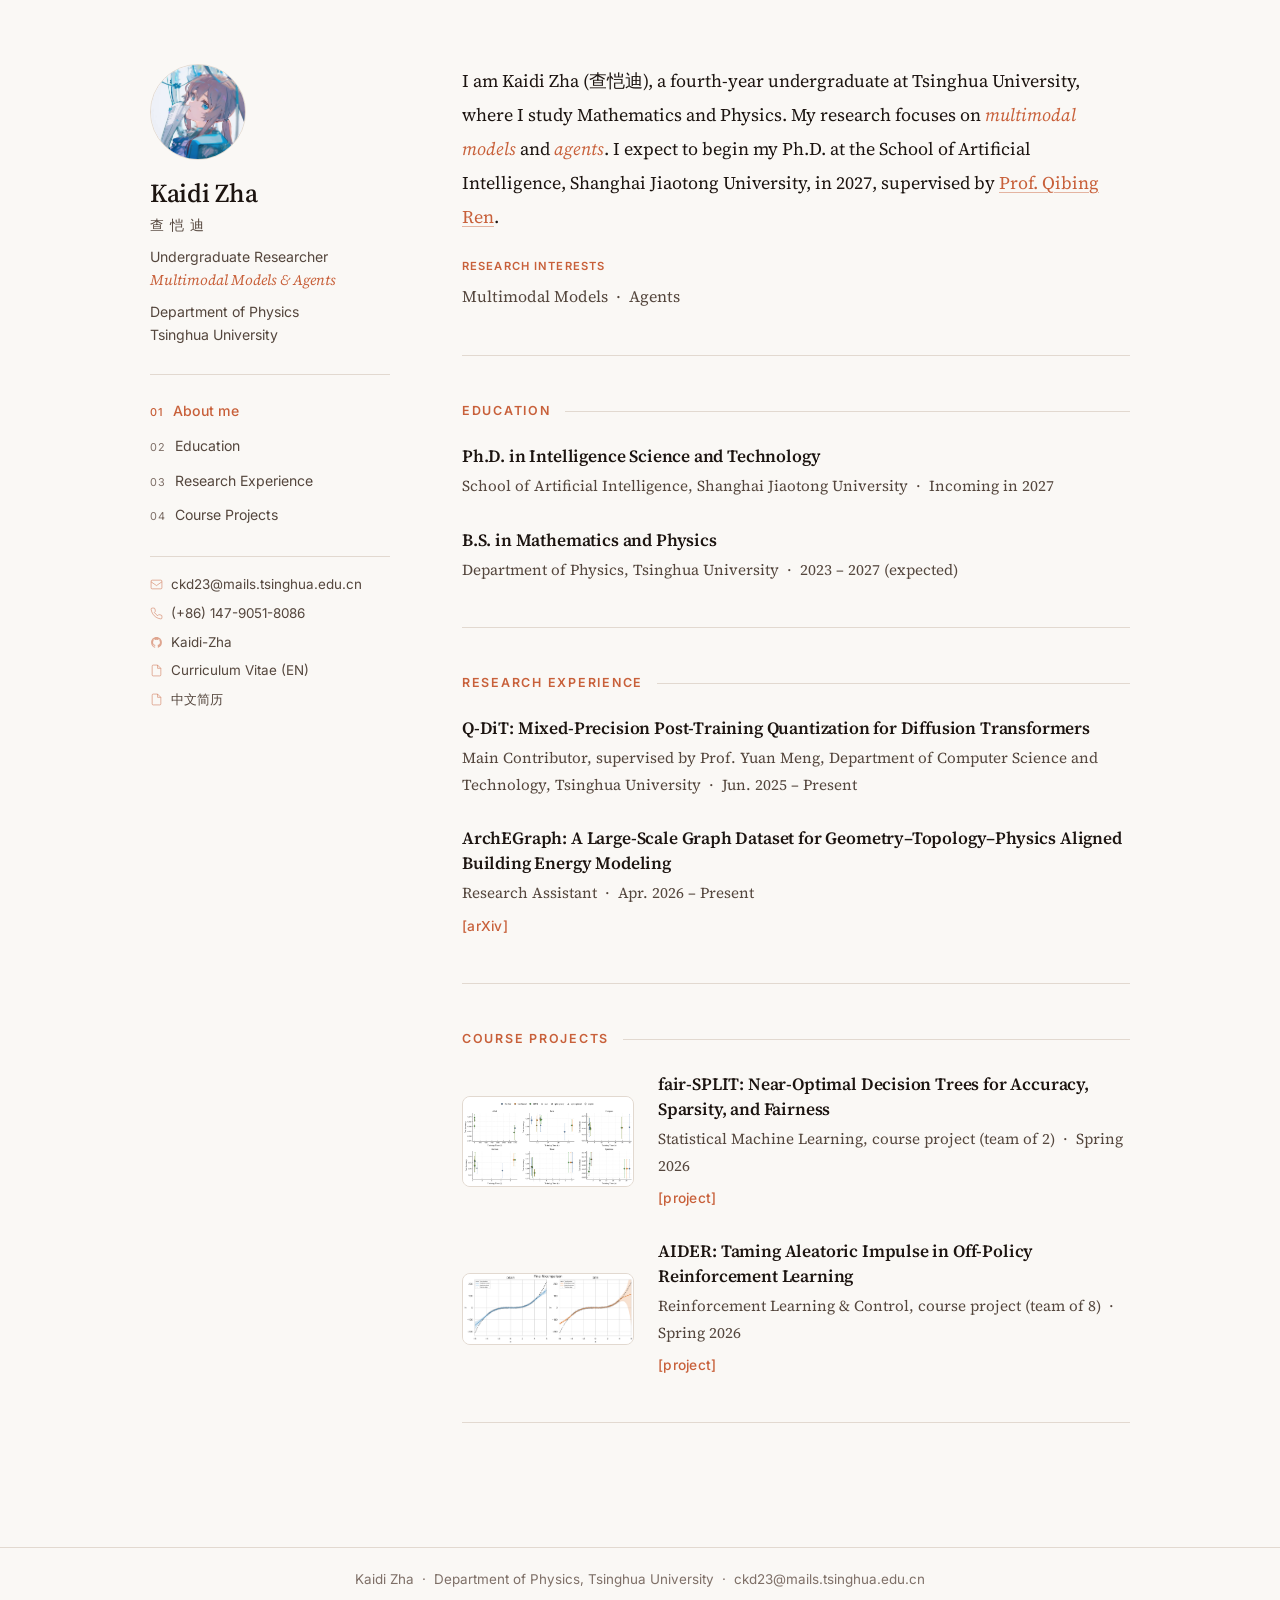
==== index.html @ ae34b34b "Update About Me to fourth-year undergraduate" ====
<!DOCTYPE html>
<html lang="en">
<head>
  <meta charset="UTF-8">
  <meta name="viewport" content="width=device-width, initial-scale=1.0">
  <meta name="description" content="Kaidi Zha (查恺迪) is an undergraduate researcher at Tsinghua University working on multimodal models and agents.">
  <meta name="robots" content="index,follow">
  <link rel="canonical" href="https://kaidi-zha.github.io/">
  <meta property="og:type" content="profile">
  <meta property="og:url" content="https://kaidi-zha.github.io/">
  <meta property="og:title" content="Kaidi Zha">
  <meta property="og:description" content="Undergraduate researcher in multimodal models and agents at Tsinghua University.">
  <meta property="og:image" content="https://kaidi-zha.github.io/assets/avatar.jpg">
  <meta property="og:site_name" content="Kaidi Zha">
  <meta property="og:locale" content="en_US">
  <meta name="twitter:card" content="summary">
  <meta name="twitter:title" content="Kaidi Zha">
  <meta name="twitter:description" content="Undergraduate researcher in multimodal models and agents at Tsinghua University.">
  <meta name="twitter:image" content="https://kaidi-zha.github.io/assets/avatar.jpg">
  <title>Kaidi Zha | Multimodal Models & Agents</title>
  <script type="application/ld+json">
  {
    "@context": "https://schema.org",
    "@type": "Person",
    "name": "Kaidi Zha",
    "alternateName": "查恺迪",
    "url": "https://kaidi-zha.github.io/",
    "image": "https://kaidi-zha.github.io/assets/avatar.jpg",
    "email": "mailto:ckd23@mails.tsinghua.edu.cn",
    "jobTitle": "Undergraduate Researcher",
    "affiliation": {
      "@type": "CollegeOrUniversity",
      "name": "Tsinghua University",
      "department": "Department of Physics"
    },
    "knowsAbout": ["Multimodal Models", "Agents"],
    "sameAs": ["https://github.com/Kaidi-Zha"]
  }
  </script>
  <link rel="preconnect" href="https://fonts.googleapis.com">
  <link rel="preconnect" href="https://fonts.gstatic.com" crossorigin>
  <link href="https://fonts.googleapis.com/css2?family=Inter:wght@300;400;500;600&family=Source+Serif+4:ital,opsz,wght@0,8..60,300..700;1,8..60,300..700&display=swap" rel="stylesheet">
  <link rel="stylesheet" href="assets/css/style.css">
</head>
<body>

  <div class="layout">

    <!-- ── Sidebar ── -->
    <aside class="sidebar">
      <img src="assets/avatar.jpg" alt="Kaidi Zha" class="avatar">
      <h1>Kaidi Zha</h1>
      <p class="role zh-name" lang="zh">查恺迪</p>
      <p class="role">Undergraduate Researcher</p>
      <p class="role focus"><em>Multimodal Models &amp; Agents</em></p>
      <p class="affil">Department of Physics<br>Tsinghua University</p>

      <nav class="side-nav">
        <a href="#about">About me</a>
        <a href="#education">Education</a>
        <a href="#research">Research Experience</a>
        <a href="#projects">Course Projects</a>
      </nav>

      <ul class="contact-list">
        <li>
          <svg viewBox="0 0 24 24" fill="none" stroke="currentColor" stroke-width="1.6"><rect x="2" y="4" width="20" height="16" rx="2"/><path d="m2 7 10 7 10-7"/></svg>
          <a href="mailto:ckd23@mails.tsinghua.edu.cn">ckd23@mails.tsinghua.edu.cn</a>
        </li>
        <li>
          <svg viewBox="0 0 24 24" fill="none" stroke="currentColor" stroke-width="1.6"><path d="M22 16.92v3a2 2 0 0 1-2.18 2 19.79 19.79 0 0 1-8.63-3.07 19.5 19.5 0 0 1-6-6A19.79 19.79 0 0 1 2.12 4.18 2 2 0 0 1 4.11 2h3a2 2 0 0 1 2 1.72c.127.96.361 1.903.7 2.81a2 2 0 0 1-.45 2.11L8.09 9.91a16 16 0 0 0 6 6l1.27-1.27a2 2 0 0 1 2.11-.45c.907.339 1.85.573 2.81.7A2 2 0 0 1 22 16.92z"/></svg>
          <a href="tel:+8614790518086">(+86) 147-9051-8086</a>
        </li>
        <li>
          <svg viewBox="0 0 24 24" fill="currentColor"><path d="M12 2C6.477 2 2 6.484 2 12.017c0 4.425 2.865 8.18 6.839 9.504.5.092.682-.217.682-.483 0-.237-.008-.868-.013-1.703-2.782.605-3.369-1.343-3.369-1.343-.454-1.158-1.11-1.466-1.11-1.466-.908-.62.069-.608.069-.608 1.003.07 1.531 1.032 1.531 1.032.892 1.53 2.341 1.088 2.91.832.092-.647.35-1.088.636-1.338-2.22-.253-4.555-1.113-4.555-4.951 0-1.093.39-1.988 1.029-2.688-.103-.253-.446-1.272.098-2.65 0 0 .84-.27 2.75 1.026A9.564 9.564 0 0 1 12 6.844a9.59 9.59 0 0 1 2.504.337c1.909-1.296 2.747-1.027 2.747-1.027.546 1.379.202 2.398.1 2.651.64.7 1.028 1.595 1.028 2.688 0 3.848-2.339 4.695-4.566 4.943.359.309.678.92.678 1.855 0 1.338-.012 2.419-.012 2.747 0 .268.18.58.688.482A10.02 10.02 0 0 0 22 12.017C22 6.484 17.522 2 12 2z"/></svg>
          <a href="https://github.com/Kaidi-Zha" target="_blank" rel="noopener">Kaidi-Zha</a>
        </li>
        <li>
          <svg viewBox="0 0 24 24" fill="none" stroke="currentColor" stroke-width="1.6"><path d="M14 2H6a2 2 0 0 0-2 2v16a2 2 0 0 0 2 2h12a2 2 0 0 0 2-2V8z"/><polyline points="14 2 14 8 20 8"/></svg>
          <a href="assets/CV.pdf" target="_blank" rel="noopener">Curriculum Vitae (EN)</a>
        </li>
        <li>
          <svg viewBox="0 0 24 24" fill="none" stroke="currentColor" stroke-width="1.6"><path d="M14 2H6a2 2 0 0 0-2 2v16a2 2 0 0 0 2 2h12a2 2 0 0 0 2-2V8z"/><polyline points="14 2 14 8 20 8"/></svg>
          <a href="assets/CV-zh.pdf" target="_blank" rel="noopener">中文简历</a>
        </li>
      </ul>
    </aside>

    <!-- ── Main content ── -->
    <main>

      <section id="about">
        <p class="bio">
          I am Kaidi Zha (<span lang="zh">查恺迪</span>), a fourth-year undergraduate at Tsinghua University, where I study Mathematics and Physics.
          My research focuses on <em>multimodal models</em> and <em>agents</em>.
          I expect to begin my Ph.D. at the School of Artificial Intelligence, Shanghai Jiaotong University, in 2027, supervised by <a href="https://renqibing.github.io/" target="_blank" rel="noopener">Prof. Qibing Ren</a>.
        </p>

        <p class="interests-line">
          <span class="label">Research Interests</span>
          Multimodal Models &nbsp;·&nbsp; Agents
        </p>
      </section>

      <hr>

      <section id="education">
        <h2>Education</h2>

        <div class="entry">
          <div class="entry-title">Ph.D. in Intelligence Science and Technology</div>
          <div class="entry-meta">School of Artificial Intelligence, Shanghai Jiaotong University &nbsp;·&nbsp; Incoming in 2027</div>
        </div>

        <div class="entry">
          <div class="entry-title">B.S. in Mathematics and Physics</div>
          <div class="entry-meta">Department of Physics, Tsinghua University &nbsp;·&nbsp; 2023 – 2027 (expected)</div>
        </div>
      </section>

      <hr>

      <section id="research">
        <h2>Research Experience</h2>

        <div class="entry">
          <div class="entry-title">Q-DiT: Mixed-Precision Post-Training Quantization for Diffusion Transformers</div>
          <div class="entry-meta">Main Contributor, supervised by Prof. Yuan Meng, Department of Computer Science and Technology, Tsinghua University &nbsp;·&nbsp; Jun. 2025 – Present</div>
        </div>

        <div class="entry">
          <div class="entry-title">ArchEGraph: A Large-Scale Graph Dataset for Geometry–Topology–Physics Aligned Building Energy Modeling</div>
          <div class="entry-meta">Research Assistant &nbsp;·&nbsp; Apr. 2026 – Present</div>
          <div class="entry-linkrow"><a class="project-link" href="https://arxiv.org/abs/2608.06772" target="_blank" rel="noopener">[arXiv]</a></div>
        </div>
      </section>

      <hr>

      <section id="projects">
        <h2>Course Projects</h2>

        <div class="entry project-entry">
          <div class="entry-thumb">
            <a href="projects/fair-split.html"><img src="assets/img/fairsplit-accuracy-time.png" alt="Test accuracy vs. training time on six benchmarks" loading="lazy"></a>
          </div>
          <div class="entry-body">
            <div class="entry-title">fair-SPLIT: Near-Optimal Decision Trees for Accuracy, Sparsity, and Fairness</div>
            <div class="entry-meta">Statistical Machine Learning, course project (team of 2) &nbsp;·&nbsp; Spring 2026</div>
            <div class="entry-linkrow"><a class="project-link" href="projects/fair-split.html">[project]</a></div>
          </div>
        </div>

        <div class="entry project-entry">
          <div class="entry-thumb">
            <a href="projects/aider.html"><img src="assets/img/aider-dear-fit.png" alt="DEAR vs. DER final fit comparison on the toy regression task" loading="lazy"></a>
          </div>
          <div class="entry-body">
            <div class="entry-title">AIDER: Taming Aleatoric Impulse in Off-Policy Reinforcement Learning</div>
            <div class="entry-meta">Reinforcement Learning &amp; Control, course project (team of 8) &nbsp;·&nbsp; Spring 2026</div>
            <div class="entry-linkrow"><a class="project-link" href="projects/aider.html">[project]</a></div>
          </div>
        </div>

      </section>

      <hr>

    </main>
  </div>

  <footer>
    <p>Kaidi Zha &nbsp;·&nbsp; Department of Physics, Tsinghua University &nbsp;·&nbsp;
      <a href="mailto:ckd23@mails.tsinghua.edu.cn">ckd23@mails.tsinghua.edu.cn</a>
    </p>
  </footer>

  <script src="assets/js/main.js"></script>
  <script src="assets/js/analytics.js" defer></script>
</body>
</html>
---- assets/css/style.css ----
/* ── Variables ── */
:root {
  --cream:        #FAF8F5;
  --border:       #E2D9D0;
  --text:         #1C1410;
  --text-mid:     #54463D;
  --text-light:   #7E6F67;
  --accent:       #C8603A;
  --accent-hover: #A84D2C;
  --sidebar-w:    240px;
  --gap:          72px;
  --max-w:        1060px;
  --nav-h:        0px;

  /* Typography */
  --font-ui:      'Inter', system-ui, -apple-system, sans-serif;
  --font-reading: 'Source Serif 4', ui-serif, 'New York', 'Times New Roman', Georgia, serif;
}

/* ── Reset ── */
*, *::before, *::after { box-sizing: border-box; margin: 0; padding: 0; }
html { font-size: 16px; scroll-behavior: smooth; scroll-padding-top: 24px; }

body {
  font-family: var(--font-ui);
  background: var(--cream);
  color: var(--text);
  line-height: 1.75;
  -webkit-font-smoothing: antialiased;
  text-rendering: optimizeLegibility;
  font-optical-sizing: auto;
}

::selection {
  background: var(--accent);
  color: var(--cream);
}

a {
  color: var(--accent);
  text-decoration: none;
  text-underline-offset: 3px;
}
a:focus-visible {
  outline: 2px solid var(--accent);
  outline-offset: 2px;
  border-radius: 2px;
}
a:hover { color: var(--accent-hover); text-decoration: underline; }

/* In-paragraph links should be discoverable without hover. */
.bio a,
.entry-meta a {
  text-decoration: underline;
  text-decoration-color: rgba(200, 96, 58, 0.45);
  text-underline-offset: 3px;
}
.bio a:hover,
.entry-meta a:hover {
  text-decoration-color: var(--accent-hover);
}

/* ── Avatar ── */
.avatar {
  width: 96px;
  height: 96px;
  border-radius: 50%;
  object-fit: cover;
  object-position: center top;
  margin-bottom: 18px;
  display: block;
  border: 1px solid var(--border);
  box-shadow:
    0 0 0 4px var(--bg),
    0 0 0 5px rgba(200, 96, 58, 0.38),
    0 2px 10px rgba(28, 20, 16, 0.10);
  transition: transform 0.35s ease, box-shadow 0.35s ease;
}
.avatar:hover {
  transform: scale(1.045) rotate(1deg);
  box-shadow:
    0 0 0 4px var(--bg),
    0 0 0 5px rgba(200, 96, 58, 0.6),
    0 6px 18px rgba(28, 20, 16, 0.14);
}

/* ── Two-column layout ── */
.layout {
  display: grid;
  grid-template-columns: var(--sidebar-w) 1fr;
  column-gap: var(--gap);
  max-width: var(--max-w);
  margin: 0 auto;
  padding: 64px 40px 80px;
  align-items: start;
}

/* ── Sidebar ── */
.sidebar {
  position: sticky;
  top: 48px;
}

.sidebar h1 {
  font-family: "Source Serif 4", Georgia, serif;
  font-size: 1.62rem;
  font-weight: 550;
  letter-spacing: -0.01em;
  color: var(--text);
  margin-bottom: 6px;
  line-height: 1.2;
}

.zh-name {
  font-family: "Source Serif 4", "Songti SC", "Noto Serif CJK SC", serif;
  font-size: 1.02rem;
  letter-spacing: 0.42em;
  margin-right: -0.42em; /* optically recenter wide-tracked CJK */
  color: var(--text);
  margin-bottom: 10px;
}

.role {
  font-size: 0.88rem;
  color: var(--text-mid);
  line-height: 1.5;
}

.role.focus {
  font-family: "Source Serif 4", Georgia, serif;
  font-size: 0.92rem;
  color: var(--accent);
  margin-top: 2px;
}

.affil {
  font-size: 0.88rem;
  color: var(--text-mid);
  margin-top: 10px;
  line-height: 1.6;
}

.side-nav {
  display: flex;
  flex-direction: column;
  gap: 2px;
  margin-top: 28px;
  padding-top: 20px;
  border-top: 1px solid var(--border);
  counter-reset: nav;
}

.side-nav a {
  display: flex;
  align-items: baseline;
  gap: 10px;
  font-size: 0.88rem;
  color: var(--text-mid);
  padding: 4px 0;
  transition: color 0.15s, transform 0.2s ease;
}
.side-nav a::before {
  counter-increment: nav;
  content: counter(nav, decimal-leading-zero);
  font-size: 0.68rem;
  letter-spacing: 0.06em;
  color: var(--text-light);
  transition: color 0.15s;
}
.side-nav a:hover {
  color: var(--accent);
  text-decoration: none;
  transform: translateX(3px);
}
.side-nav a:hover::before { color: var(--accent); }
.side-nav a.active { color: var(--accent); font-weight: 500; }
.side-nav a.active::before { color: var(--accent); }

.contact-list {
  list-style: none;
  margin-top: 24px;
  padding-top: 18px;
  border-top: 1px solid var(--border);
  display: flex;
  flex-direction: column;
  gap: 10px;
}

.contact-list li {
  display: flex;
  align-items: flex-start;
  gap: 8px;
}

.contact-list svg {
  width: 13px;
  height: 13px;
  flex-shrink: 0;
  margin-top: 3px;
  color: rgba(200, 96, 58, 0.55);
  transition: color 0.15s;
}
.contact-list li:hover svg { color: var(--accent); }

.contact-list a {
  font-size: 0.84rem;
  color: var(--text-mid);
  word-break: break-all;
  line-height: 1.4;
}
.contact-list a:hover { color: var(--accent); text-decoration: none; }

/* ── Main ── */
main {
  min-width: 0; /* prevent grid blowout */
}

/* ── Bio ── */
.bio {
  font-family: var(--font-reading);
  font-size: 1.12rem;
  color: var(--text);
  line-height: 1.9;
  margin-bottom: 22px;
}
.bio em {
  color: var(--accent);
  font-style: italic;
  font-weight: 400;
}

.interests-line {
  font-family: var(--font-reading);
  font-size: 1rem;
  color: var(--text-mid);
  line-height: 1.8;
}
.interests-line .label {
  font-family: var(--font-ui);
  display: block;
  font-size: 0.7rem;
  font-weight: 600;
  letter-spacing: 0.1em;
  text-transform: uppercase;
  color: var(--accent);
  margin-bottom: 6px;
}

/* ── HR ── */
hr {
  border: none;
  border-top: 1px solid var(--border);
  margin: 44px 0;
}

/* ── Section headings ── */
h2 {
  display: flex;
  align-items: center;
  gap: 14px;
  font-size: 0.78rem;
  font-weight: 600;
  letter-spacing: 0.14em;
  text-transform: uppercase;
  color: var(--accent);
  margin-bottom: 22px;
}
h2::after {
  content: "";
  flex: 1;
  height: 1px;
  background: var(--border);
}

/* ── Generic entry (research, education) ── */
.entry {
  margin-bottom: 28px;
}
.entry-title {
  font-family: var(--font-reading);
  font-size: 1.08rem;
  font-weight: 600;
  letter-spacing: -0.01em;
  color: var(--text);
  margin-bottom: 4px;
  line-height: 1.45;
}
.entry-meta {
  font-family: var(--font-reading);
  font-size: 0.95rem;
  color: var(--text-mid);
}

/* ── Entry resource links (Code / Report) ── */
.entry-links {
  font-size: 0.88rem;
  margin-top: 3px;
  color: var(--text-light);
}

/* ── Entry bullet lists ── */
.entry ul {
  margin: 7px 0 0 18px;
  font-size: 0.95rem;
  color: var(--text-mid);
  line-height: 1.7;
}
.entry li { margin-bottom: 4px; }
.entry li::marker { color: var(--accent); }

/* ── Project demo gallery ── */
.demo-grid {
  display: grid;
  grid-template-columns: repeat(auto-fit, minmax(240px, 1fr));
  gap: 12px;
  margin-top: 10px;
}
.demo-grid figure { margin: 0; }
.demo-grid a { display: block; }
.demo-grid img {
  width: 100%;
  display: block;
  border-radius: 8px;
  border: 1px solid var(--border);
  background: #fff;
  transition: box-shadow 0.18s ease, transform 0.18s ease;
}
.demo-grid a:hover img {
  box-shadow: 0 6px 18px rgba(28, 20, 16, 0.14);
  transform: translateY(-2px);
}
.demo-grid .span-all { grid-column: 1 / -1; }
.demo-grid .span-all img {
  max-width: 92%;
  margin: 0 auto;
}
.demo-grid figcaption {
  font-size: 0.78rem;
  color: var(--text-light);
  margin-top: 4px;
  line-height: 1.4;
}

/* ── Publications ── */
.pub { margin-bottom: 20px; }
.pub-title {
  font-family: var(--font-reading);
  font-size: 1rem;
  font-weight: 500;
  color: var(--text);
  line-height: 1.6;
  margin-bottom: 6px;
}
.pub-authors {
  font-family: var(--font-reading);
  font-size: 0.9rem;
  color: var(--text-mid);
  margin-bottom: 2px;
  line-height: 1.65;
}
.pub-venue {
  font-family: var(--font-reading);
  font-size: 0.9rem;
  color: var(--text-mid);
}
.pub-note {
  font-family: var(--font-ui);
  font-size: 0.78rem;
  color: var(--text-light);
}

/* ── Skills ── */
.skills-table {
  border-collapse: collapse;
  font-size: 0.95rem;
}
.skills-table td {
  padding: 4px 0;
  vertical-align: top;
}
.skills-table td:first-child {
  width: 110px;
  color: var(--text-mid);
  padding-right: 16px;
  white-space: nowrap;
}

/* ── Footer ── */
footer {
  border-top: 1px solid var(--border);
  text-align: center;
  padding: 20px;
  font-size: 0.84rem;
  color: var(--text-light);
}
footer a { color: var(--text-light); }
footer a:hover { color: var(--accent); text-decoration: none; }

/* ── Mobile: collapse to single column ── */
@media (max-width: 700px) {
  .layout {
    grid-template-columns: 1fr;
    padding: 36px 24px 64px;
    row-gap: 36px;
  }
  .sidebar {
    position: static;
  }
  .sidebar h1 { font-size: 1.5rem; }
  .side-nav {
    flex-direction: row;
    flex-wrap: wrap;
    gap: 4px 16px;
  }
}

/* ── Lightbox ── */
.lightbox {
  position: fixed;
  inset: 0;
  z-index: 100;
  display: flex;
  flex-direction: column;
  align-items: center;
  justify-content: center;
  gap: 14px;
  padding: 24px;
  background: rgba(28, 20, 16, 0.55);
  -webkit-backdrop-filter: blur(8px);
  backdrop-filter: blur(8px);
  opacity: 0;
  visibility: hidden;
  transition: opacity 0.25s ease, visibility 0.25s ease;
  cursor: zoom-out;
}
.lightbox.open {
  opacity: 1;
  visibility: visible;
}
.lightbox img {
  max-width: 92vw;
  max-height: 82vh;
  object-fit: contain;
  background: #fff;
  border-radius: 8px;
  box-shadow: 0 12px 48px rgba(0, 0, 0, 0.35);
  transform: scale(0.96);
  transition: transform 0.25s ease;
  cursor: default;
}
.lightbox.open img { transform: scale(1); }
.lightbox-caption {
  max-width: 80vw;
  font-size: 0.85rem;
  line-height: 1.5;
  color: rgba(255, 255, 255, 0.85);
  text-align: center;
}
.lightbox-close {
  position: absolute;
  top: 18px;
  right: 22px;
  width: 38px;
  height: 38px;
  border: none;
  border-radius: 50%;
  background: rgba(255, 255, 255, 0.14);
  color: rgba(255, 255, 255, 0.9);
  font-size: 1.3rem;
  line-height: 1;
  cursor: pointer;
  transition: background 0.2s ease;
}
.lightbox-close:hover { background: rgba(255, 255, 255, 0.28); }
.demo-grid figure a { cursor: zoom-in; }

/* ── Home: compact entry list with project link ── */
.project-link {
  display: inline-block;
  font-size: 0.86rem;
  font-weight: 500;
  color: var(--accent);
  white-space: nowrap;
  letter-spacing: 0.02em;
  text-decoration: none;
  transition: color 0.15s, transform 0.2s ease;
}
.entry-linkrow {
  margin-top: 4px;
}
.entry-linkrow .project-link:hover {
  color: var(--accent-hover);
  transform: translateX(2px);
}
.project-link:hover {
  color: var(--accent-hover);
}

/* ── Project detail page ── */
.project-wrap {
  max-width: 800px;
  margin: 0 auto;
  padding: 60px 36px 90px;
}

.back-link {
  display: inline-block;
  font-size: 0.84rem;
  color: var(--text-light);
  margin-bottom: 34px;
  transition: color 0.15s, transform 0.2s ease;
}
.back-link:hover { color: var(--accent); text-decoration: none; transform: translateX(-3px); }

.project-title {
  font-family: var(--font-reading);
  font-size: 2.05rem;
  font-weight: 600;
  letter-spacing: -0.018em;
  line-height: 1.28;
  color: var(--text);
  margin-bottom: 14px;
}

.project-meta {
  font-size: 0.92rem;
  color: var(--text-mid);
  line-height: 1.65;
}

.project-links {
  font-size: 0.9rem;
  margin-top: 10px;
  padding-bottom: 24px;
  border-bottom: 1px solid var(--border);
  color: var(--text-light);
}
.project-links a { color: var(--accent); font-weight: 500; }
.project-links a:hover { color: var(--accent-hover); }

.project-page section { margin-top: 46px; }

.project-page section h2 {
  font-family: var(--font-reading);
  font-size: 1.45rem;
  font-weight: 600;
  letter-spacing: -0.01em;
  text-transform: none;
  color: var(--text);
  margin-bottom: 14px;
}
.project-page section h2::before {
  content: "";
  flex: 0 0 22px;
  height: 3px;
  border-radius: 2px;
  background: var(--accent);
  opacity: 0.75;
}
.project-page section h2::after { background: var(--border); }

.project-page section p {
  font-size: 0.97rem;
  line-height: 1.78;
  color: var(--text-mid);
}
.project-page section p strong { color: var(--text); }
.project-page section em { color: var(--text); }

/* scrolling gallery: every figure spans full width */
.project-page .demo-grid {
  grid-template-columns: 1fr;
  gap: 28px;
  margin-top: 18px;
}
.project-page .demo-grid .span-all img,
.project-page .demo-grid img { max-width: 100%; }
.project-page .demo-grid figcaption {
  font-size: 0.82rem;
  text-align: center;
  margin-top: 7px;
}

@media (max-width: 700px) {
  .project-wrap { padding: 40px 22px 64px; }
  .project-title { font-size: 1.6rem; }
}

/* ── Home: brief intro for entries without a project page ── */
.entry-brief {
  font-size: 0.92rem;
  color: var(--text-mid);
  line-height: 1.65;
  margin-top: 4px;
  max-width: 90%;
}

/* ── Home: project entry — compact thumbnail beside meta-only content ── */
.project-entry {
  display: grid;
  grid-template-columns: 172px minmax(0, 1fr);
  gap: 24px;
  align-items: center;
}
.entry-thumb {
  display: grid;
  gap: 8px;
}
.entry-thumb a { display: block; }
.entry-thumb img {
  width: 100%;
  display: block;
  border-radius: 8px;
  border: 1px solid var(--border);
  background: #fff;
  transition: box-shadow 0.18s ease, transform 0.18s ease;
}
.entry-thumb a:hover img {
  box-shadow: 0 6px 18px rgba(28, 20, 16, 0.14);
  transform: translateY(-2px);
}
.entry-body { min-width: 0; }

.entry-desc {
  font-family: var(--font-reading);
  font-size: 0.85rem;
  color: var(--text-light);
  line-height: 1.62;
  margin-top: 8px;
}

@media (max-width: 700px) {
  .project-entry {
    grid-template-columns: 1fr;
    gap: 12px;
    align-items: start;
  }
  .entry-thumb {
    width: 100%;
    grid-template-columns: repeat(auto-fit, minmax(160px, 1fr));
  }
}
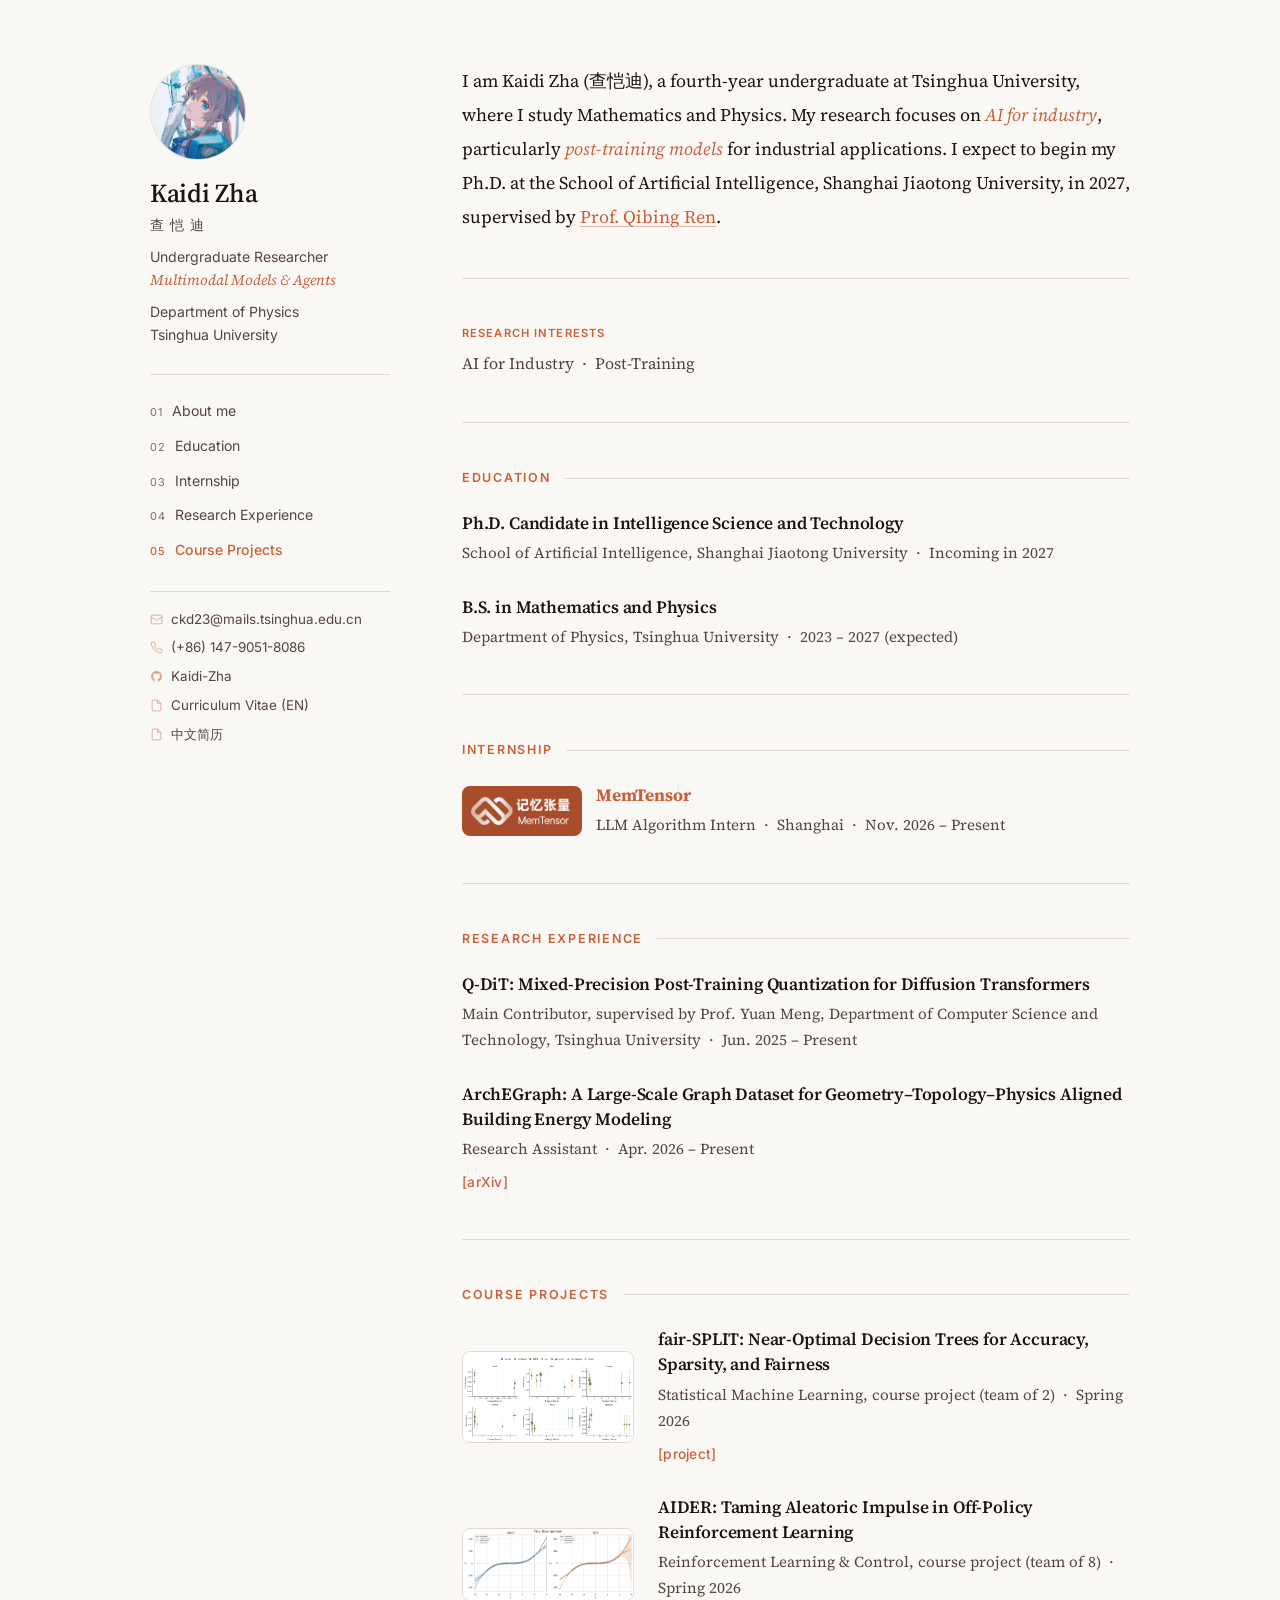
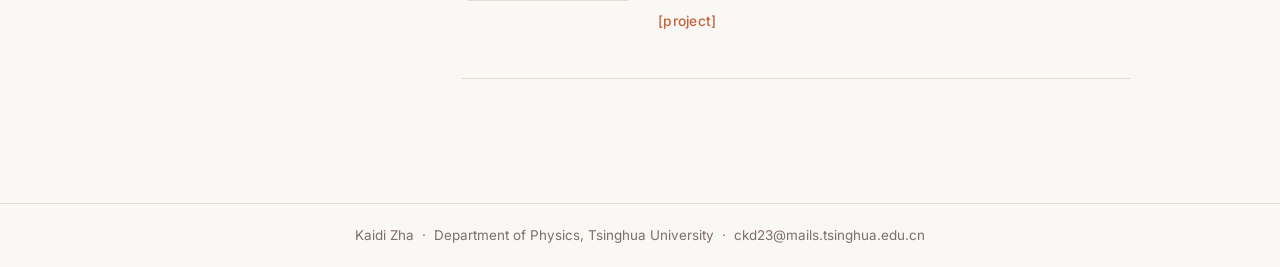
==== commit 685159a9: "Update homepage and English resume" ====
--- a/index.html
+++ b/index.html
@@ -5,19 +5,21 @@
   <meta name="viewport" content="width=device-width, initial-scale=1.0">
   <meta name="description" content="Kaidi Zha (查恺迪) is an undergraduate researcher at Tsinghua University working on multimodal models and agents.">
   <meta name="robots" content="index,follow">
+  <meta name="google-site-verification" content="t2vJsCq-tnuLvbwlPQ9pcr9ioPnutmh4Z7WQYjHihfY">
   <link rel="canonical" href="https://kaidi-zha.github.io/">
   <meta property="og:type" content="profile">
   <meta property="og:url" content="https://kaidi-zha.github.io/">
-  <meta property="og:title" content="Kaidi Zha">
+  <meta property="og:title" content="Kaidi Zha（查恺迪） | Tsinghua Physics & SAI">
   <meta property="og:description" content="Undergraduate researcher in multimodal models and agents at Tsinghua University.">
   <meta property="og:image" content="https://kaidi-zha.github.io/assets/avatar.jpg">
   <meta property="og:site_name" content="Kaidi Zha">
   <meta property="og:locale" content="en_US">
   <meta name="twitter:card" content="summary">
-  <meta name="twitter:title" content="Kaidi Zha">
+  <meta name="twitter:title" content="Kaidi Zha（查恺迪） | Tsinghua Physics & SAI">
   <meta name="twitter:description" content="Undergraduate researcher in multimodal models and agents at Tsinghua University.">
   <meta name="twitter:image" content="https://kaidi-zha.github.io/assets/avatar.jpg">
-  <title>Kaidi Zha | Multimodal Models & Agents</title>
+  <meta name="baidu-site-verification" content="codeva-XXXXXXXX">
+  <title>Kaidi Zha（查恺迪） | Tsinghua Physics & SAI</title>
   <script type="application/ld+json">
   {
     "@context": "https://schema.org",
@@ -58,6 +60,7 @@
       <nav class="side-nav">
         <a href="#about">About me</a>
         <a href="#education">Education</a>
+        <a href="#internship">Internship</a>
         <a href="#research">Research Experience</a>
         <a href="#projects">Course Projects</a>
       </nav>
@@ -92,15 +95,17 @@
       <section id="about">
         <p class="bio">
           I am Kaidi Zha (<span lang="zh">查恺迪</span>), a fourth-year undergraduate at Tsinghua University, where I study Mathematics and Physics.
-          My research focuses on <em>multimodal models</em> and <em>agents</em>.
+          My research focuses on <em>AI for industry</em>, particularly <em>post-training models</em> for industrial applications.
           I expect to begin my Ph.D. at the School of Artificial Intelligence, Shanghai Jiaotong University, in 2027, supervised by <a href="https://renqibing.github.io/" target="_blank" rel="noopener">Prof. Qibing Ren</a>.
         </p>
-
-        <p class="interests-line">
-          <span class="label">Research Interests</span>
-          Multimodal Models &nbsp;·&nbsp; Agents
-        </p>
-      </section>
+      </section>
+
+      <hr>
+
+      <p class="interests-line">
+        <span class="label">Research Interests</span>
+        AI for Industry &nbsp;·&nbsp; Post-Training
+      </p>
 
       <hr>
 
@@ -108,13 +113,27 @@
         <h2>Education</h2>
 
         <div class="entry">
-          <div class="entry-title">Ph.D. in Intelligence Science and Technology</div>
+          <div class="entry-title">Ph.D. Candidate in Intelligence Science and Technology</div>
           <div class="entry-meta">School of Artificial Intelligence, Shanghai Jiaotong University &nbsp;·&nbsp; Incoming in 2027</div>
         </div>
 
         <div class="entry">
           <div class="entry-title">B.S. in Mathematics and Physics</div>
           <div class="entry-meta">Department of Physics, Tsinghua University &nbsp;·&nbsp; 2023 – 2027 (expected)</div>
+        </div>
+      </section>
+
+      <hr>
+
+      <section id="internship">
+        <h2>Internship</h2>
+
+        <div class="entry internship-entry">
+          <img class="internship-logo" src="assets/img/memtensor-logo.png" alt="" width="120" height="50">
+          <div>
+            <div class="entry-title"><a class="internship-company" href="https://www.memtensor.cn/" target="_blank" rel="noopener">MemTensor</a></div>
+            <div class="entry-meta">LLM Algorithm Intern &nbsp;·&nbsp; Shanghai &nbsp;·&nbsp; Nov.&nbsp;2026&nbsp;–&nbsp;Present</div>
+          </div>
         </div>
       </section>
 
--- a/assets/css/style.css
+++ b/assets/css/style.css
@@ -595,6 +595,33 @@
   max-width: 90%;
 }
 
+/* ── Home: internship entry ── */
+.internship-entry {
+  display: flex;
+  align-items: center;
+  gap: 14px;
+}
+.internship-logo {
+  flex-shrink: 0;
+  padding: 0 8px;
+  border-radius: 8px;
+  background: var(--accent-hover);
+  object-fit: contain;
+}
+.internship-company {
+  font-weight: 700;
+}
+.internship-company:hover {
+  text-decoration: none;
+}
+@media (max-width: 420px) {
+  .internship-entry {
+    flex-direction: column;
+    align-items: flex-start;
+    gap: 10px;
+  }
+}
+
 /* ── Home: project entry — compact thumbnail beside meta-only content ── */
 .project-entry {
   display: grid;
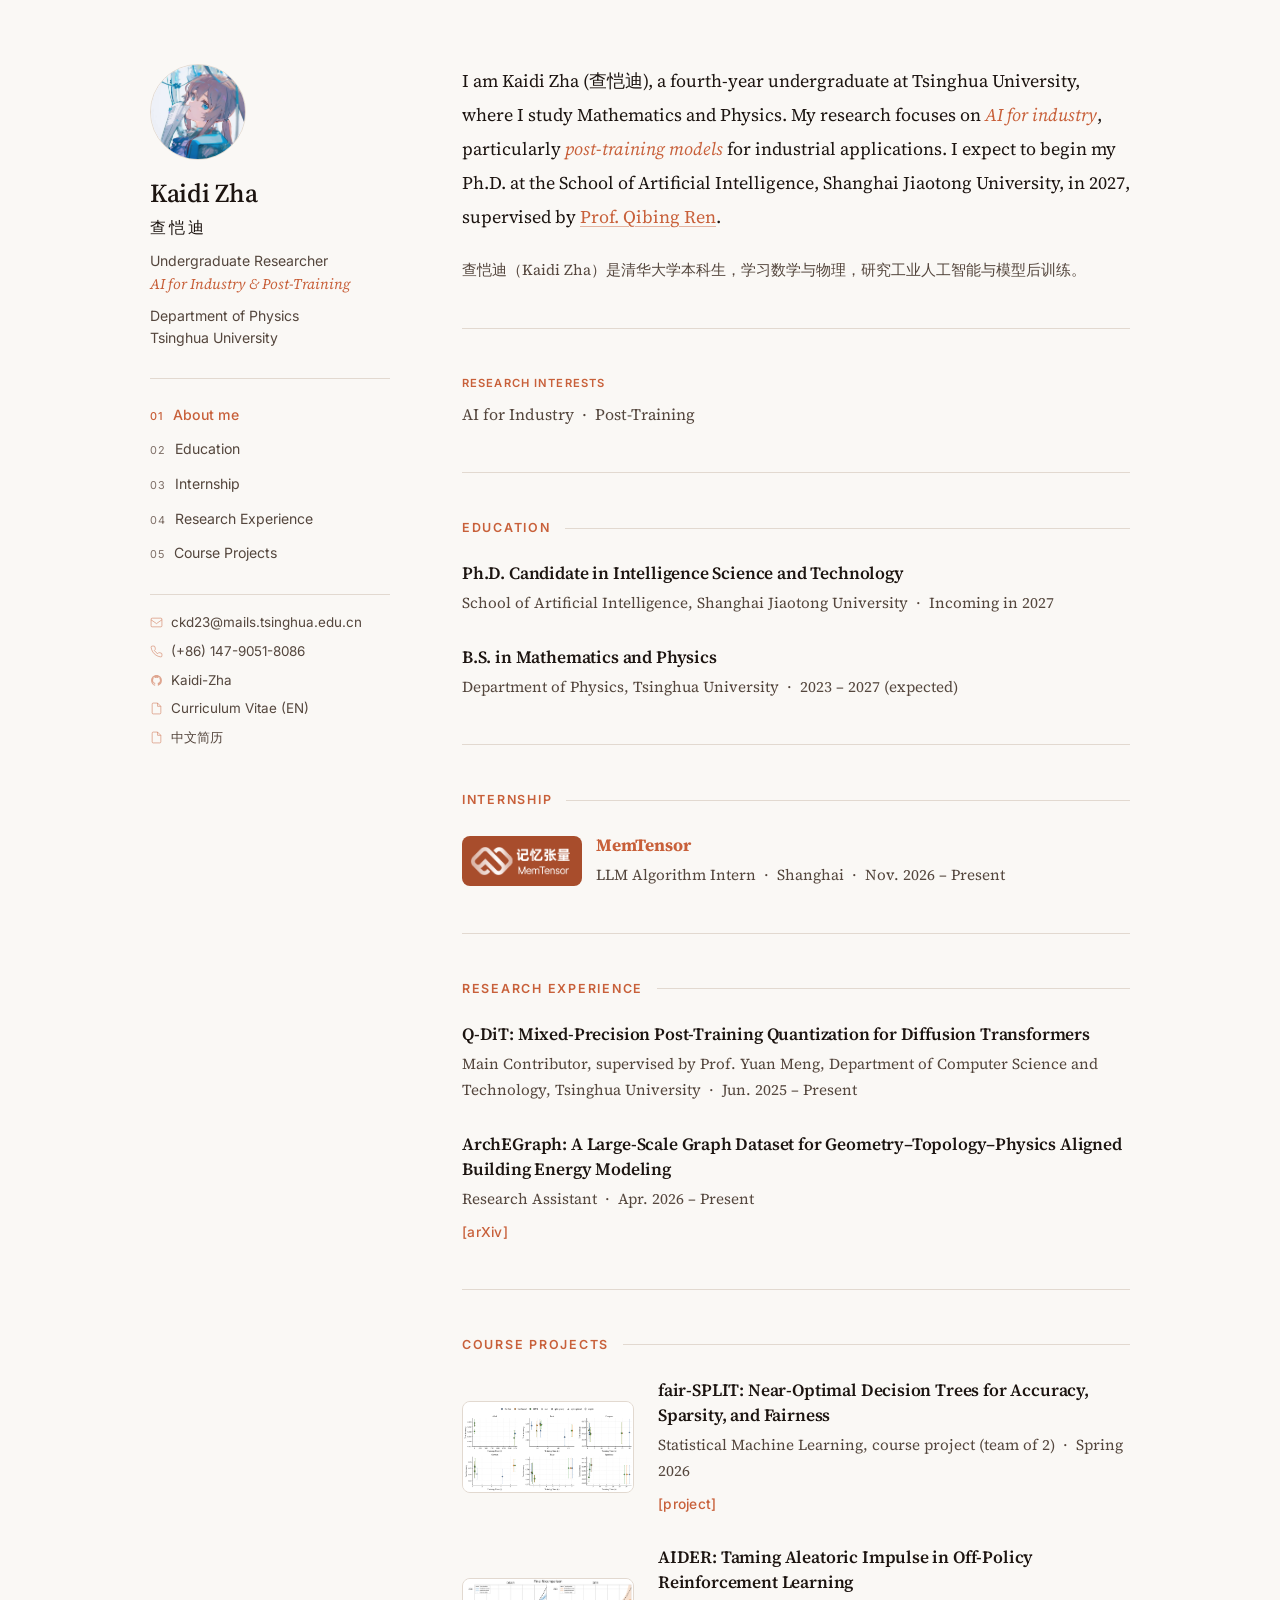
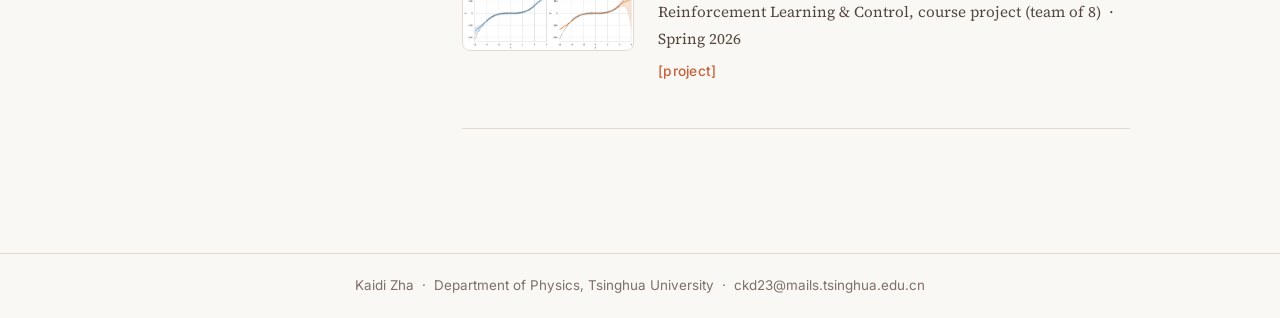
==== commit f0774d28: "Improve Chinese-name discoverability" ====
--- a/index.html
+++ b/index.html
@@ -3,40 +3,43 @@
 <head>
   <meta charset="UTF-8">
   <meta name="viewport" content="width=device-width, initial-scale=1.0">
-  <meta name="description" content="Kaidi Zha (查恺迪) is an undergraduate researcher at Tsinghua University working on multimodal models and agents.">
+  <meta name="description" content="Kaidi Zha (查恺迪) is a Tsinghua University undergraduate studying mathematics and physics and researching AI for industry and model post-training.">
   <meta name="robots" content="index,follow">
   <meta name="google-site-verification" content="t2vJsCq-tnuLvbwlPQ9pcr9ioPnutmh4Z7WQYjHihfY">
   <link rel="canonical" href="https://kaidi-zha.github.io/">
   <meta property="og:type" content="profile">
   <meta property="og:url" content="https://kaidi-zha.github.io/">
-  <meta property="og:title" content="Kaidi Zha（查恺迪） | Tsinghua Physics & SAI">
-  <meta property="og:description" content="Undergraduate researcher in multimodal models and agents at Tsinghua University.">
+  <meta property="og:title" content="Kaidi Zha (查恺迪) | Tsinghua University">
+  <meta property="og:description" content="Kaidi Zha (查恺迪) is a Tsinghua University undergraduate studying mathematics and physics and researching AI for industry and model post-training.">
   <meta property="og:image" content="https://kaidi-zha.github.io/assets/avatar.jpg">
   <meta property="og:site_name" content="Kaidi Zha">
   <meta property="og:locale" content="en_US">
   <meta name="twitter:card" content="summary">
-  <meta name="twitter:title" content="Kaidi Zha（查恺迪） | Tsinghua Physics & SAI">
-  <meta name="twitter:description" content="Undergraduate researcher in multimodal models and agents at Tsinghua University.">
+  <meta name="twitter:title" content="Kaidi Zha (查恺迪) | Tsinghua University">
+  <meta name="twitter:description" content="Kaidi Zha (查恺迪) is a Tsinghua University undergraduate studying mathematics and physics and researching AI for industry and model post-training.">
   <meta name="twitter:image" content="https://kaidi-zha.github.io/assets/avatar.jpg">
-  <meta name="baidu-site-verification" content="codeva-XXXXXXXX">
-  <title>Kaidi Zha（查恺迪） | Tsinghua Physics & SAI</title>
+  <title>Kaidi Zha (查恺迪) | Tsinghua University</title>
   <script type="application/ld+json">
   {
     "@context": "https://schema.org",
-    "@type": "Person",
-    "name": "Kaidi Zha",
-    "alternateName": "查恺迪",
+    "@type": "ProfilePage",
     "url": "https://kaidi-zha.github.io/",
-    "image": "https://kaidi-zha.github.io/assets/avatar.jpg",
-    "email": "mailto:ckd23@mails.tsinghua.edu.cn",
-    "jobTitle": "Undergraduate Researcher",
-    "affiliation": {
-      "@type": "CollegeOrUniversity",
-      "name": "Tsinghua University",
-      "department": "Department of Physics"
-    },
-    "knowsAbout": ["Multimodal Models", "Agents"],
-    "sameAs": ["https://github.com/Kaidi-Zha"]
+    "mainEntity": {
+      "@type": "Person",
+      "name": "Kaidi Zha",
+      "alternateName": "查恺迪",
+      "url": "https://kaidi-zha.github.io/",
+      "image": "https://kaidi-zha.github.io/assets/avatar.jpg",
+      "email": "mailto:ckd23@mails.tsinghua.edu.cn",
+      "jobTitle": "Undergraduate Researcher",
+      "affiliation": {
+        "@type": "CollegeOrUniversity",
+        "name": "Tsinghua University",
+        "alternateName": "清华大学"
+      },
+      "knowsAbout": ["AI for Industry", "Model Post-Training"],
+      "sameAs": ["https://github.com/Kaidi-Zha"]
+    }
   }
   </script>
   <link rel="preconnect" href="https://fonts.googleapis.com">
@@ -50,11 +53,13 @@
 
     <!-- ── Sidebar ── -->
     <aside class="sidebar">
-      <img src="assets/avatar.jpg" alt="Kaidi Zha" class="avatar">
-      <h1>Kaidi Zha</h1>
-      <p class="role zh-name" lang="zh">查恺迪</p>
+      <img src="assets/avatar.jpg" alt="Kaidi Zha (查恺迪)" class="avatar">
+      <h1>
+        Kaidi Zha
+        <span class="zh-name" lang="zh-Hans">查恺迪</span>
+      </h1>
       <p class="role">Undergraduate Researcher</p>
-      <p class="role focus"><em>Multimodal Models &amp; Agents</em></p>
+      <p class="role focus"><em>AI for Industry &amp; Post-Training</em></p>
       <p class="affil">Department of Physics<br>Tsinghua University</p>
 
       <nav class="side-nav">
@@ -94,9 +99,12 @@
 
       <section id="about">
         <p class="bio">
-          I am Kaidi Zha (<span lang="zh">查恺迪</span>), a fourth-year undergraduate at Tsinghua University, where I study Mathematics and Physics.
+          I am Kaidi Zha (<span lang="zh-Hans">查恺迪</span>), a fourth-year undergraduate at Tsinghua University, where I study Mathematics and Physics.
           My research focuses on <em>AI for industry</em>, particularly <em>post-training models</em> for industrial applications.
           I expect to begin my Ph.D. at the School of Artificial Intelligence, Shanghai Jiaotong University, in 2027, supervised by <a href="https://renqibing.github.io/" target="_blank" rel="noopener">Prof. Qibing Ren</a>.
+        </p>
+        <p class="bio-summary" lang="zh-Hans">
+          查恺迪（<span lang="en">Kaidi Zha</span>）是清华大学本科生，学习数学与物理，研究工业人工智能与模型后训练。
         </p>
       </section>
 
--- a/assets/css/style.css
+++ b/assets/css/style.css
@@ -107,17 +107,18 @@
   font-weight: 550;
   letter-spacing: -0.01em;
   color: var(--text);
-  margin-bottom: 6px;
+  margin-bottom: 10px;
   line-height: 1.2;
 }
 
 .zh-name {
+  display: block;
+  margin-top: 6px;
   font-family: "Source Serif 4", "Songti SC", "Noto Serif CJK SC", serif;
   font-size: 1.02rem;
-  letter-spacing: 0.42em;
-  margin-right: -0.42em; /* optically recenter wide-tracked CJK */
-  color: var(--text);
-  margin-bottom: 10px;
+  font-weight: 400;
+  line-height: 1.5;
+  letter-spacing: 0.18em;
 }
 
 .role {
@@ -227,6 +228,13 @@
   color: var(--accent);
   font-style: italic;
   font-weight: 400;
+}
+
+.bio-summary {
+  font-family: "Source Serif 4", "Songti SC", "Noto Serif CJK SC", serif;
+  font-size: 0.95rem;
+  color: var(--text-mid);
+  line-height: 1.85;
 }
 
 .interests-line {
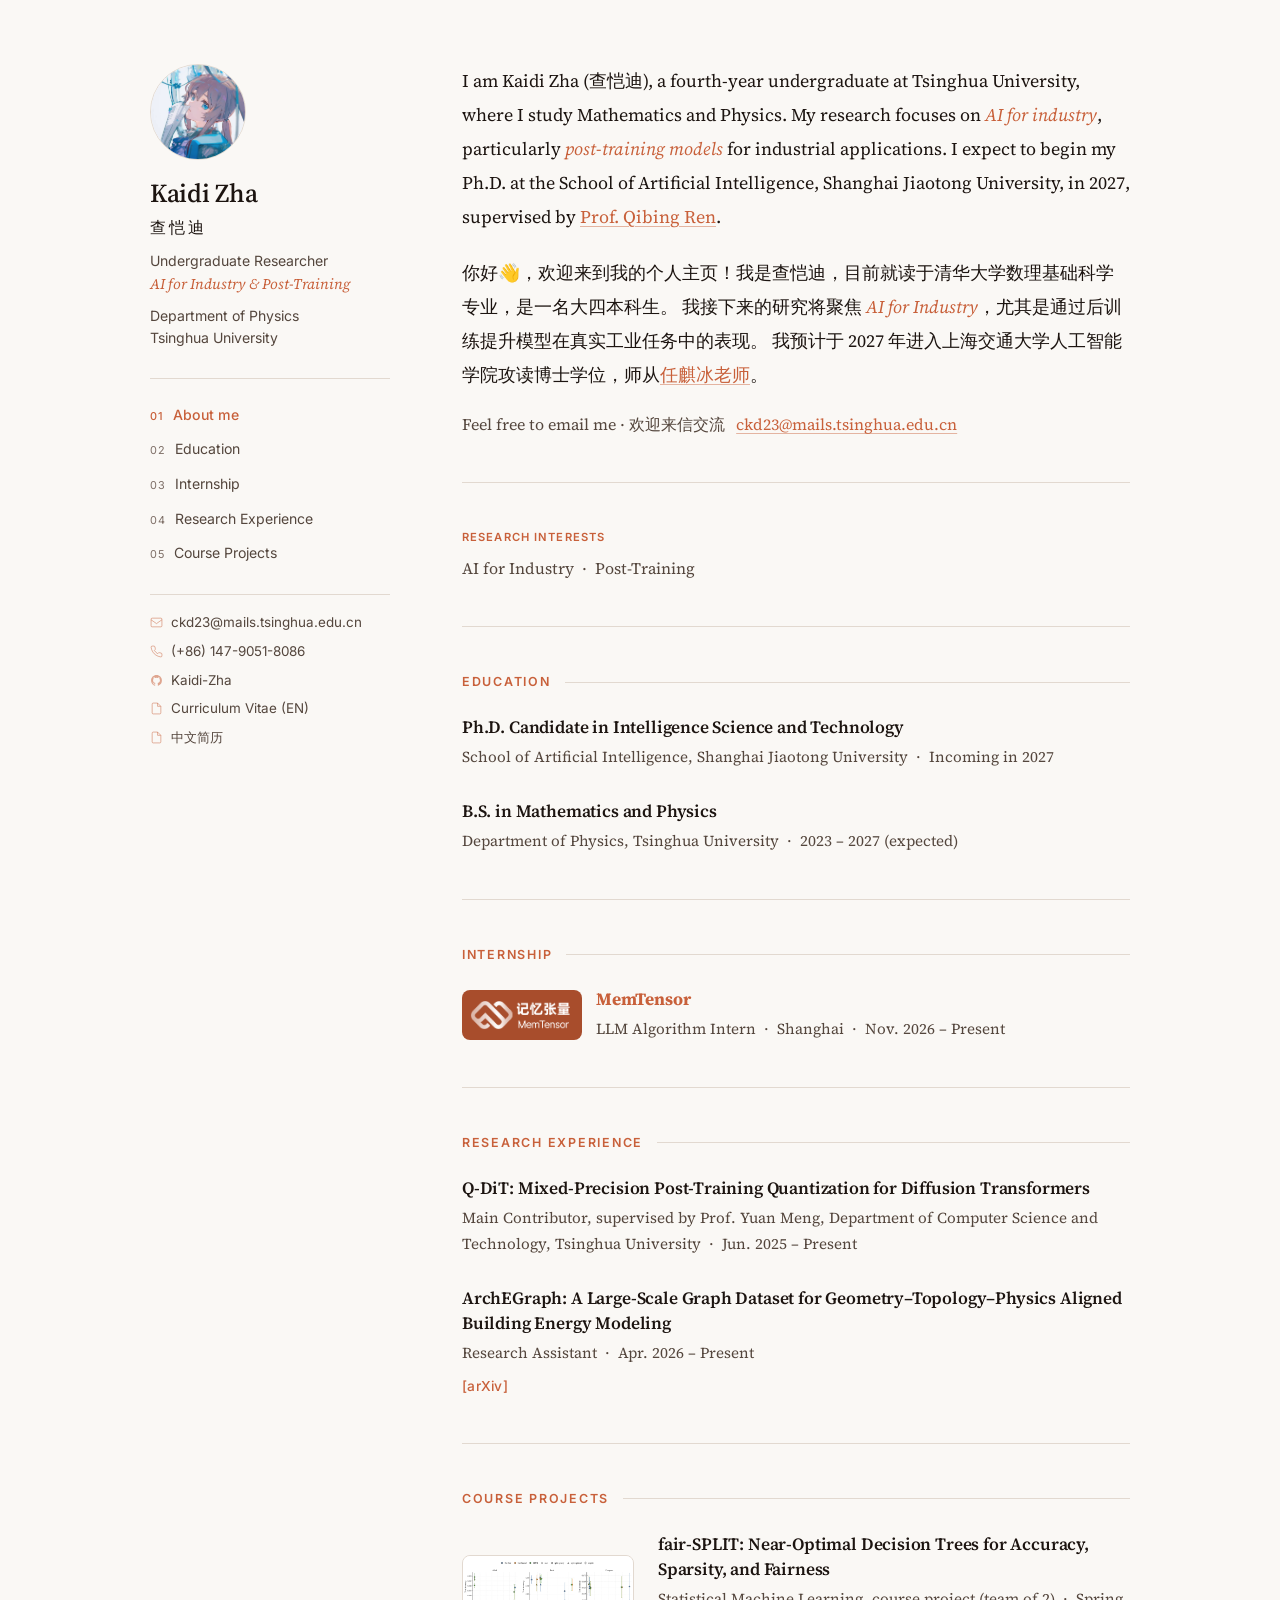
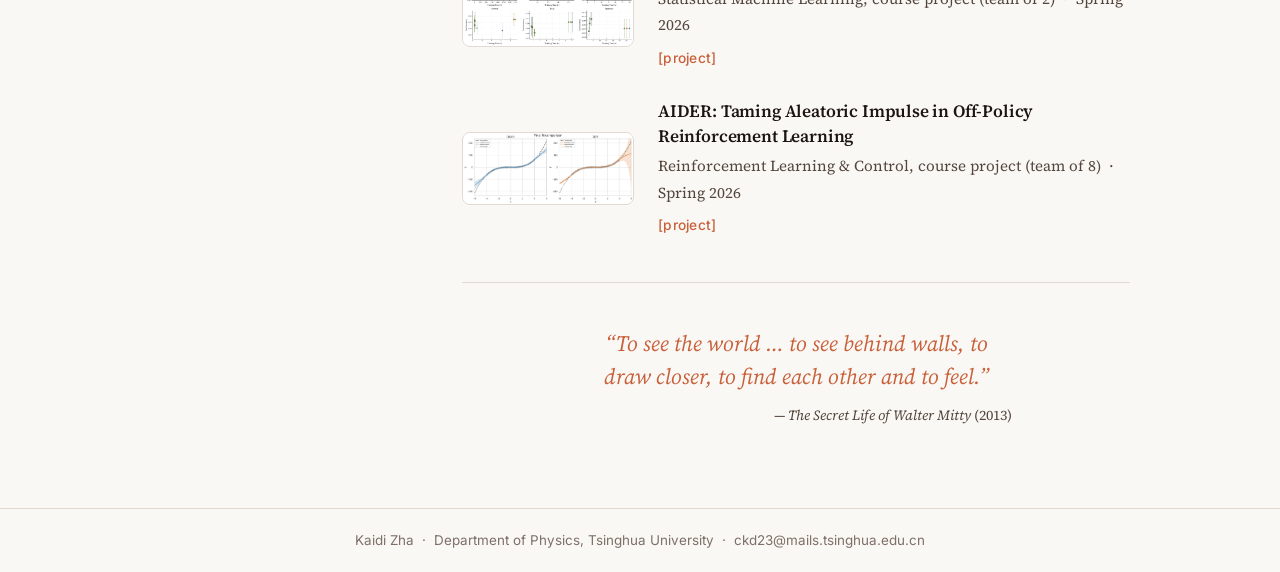
==== commit 9f1d1e70: "Update homepage bio and closing quote" ====
--- a/index.html
+++ b/index.html
@@ -103,8 +103,14 @@
           My research focuses on <em>AI for industry</em>, particularly <em>post-training models</em> for industrial applications.
           I expect to begin my Ph.D. at the School of Artificial Intelligence, Shanghai Jiaotong University, in 2027, supervised by <a href="https://renqibing.github.io/" target="_blank" rel="noopener">Prof. Qibing Ren</a>.
         </p>
-        <p class="bio-summary" lang="zh-Hans">
-          查恺迪（<span lang="en">Kaidi Zha</span>）是清华大学本科生，学习数学与物理，研究工业人工智能与模型后训练。
+        <p class="bio" lang="zh-Hans">
+          你好👋，欢迎来到我的个人主页！我是查恺迪，目前就读于清华大学数理基础科学专业，是一名大四本科生。
+          我接下来的研究将聚焦 <em lang="en">AI for Industry</em>，尤其是通过后训练提升模型在真实工业任务中的表现。
+          我预计于 2027 年进入上海交通大学人工智能学院攻读博士学位，师从<a href="https://renqibing.github.io/" target="_blank" rel="noopener">任麒冰老师</a>。
+        </p>
+        <p class="bio-contact">
+          <span>Feel free to email me · <span lang="zh-Hans">欢迎来信交流</span></span>
+          <a href="mailto:ckd23@mails.tsinghua.edu.cn">ckd23@mails.tsinghua.edu.cn</a>
         </p>
       </section>
 
@@ -193,6 +199,13 @@
 
       <hr>
 
+      <figure class="closing-quote">
+        <blockquote>
+          <p>“To see the world … to see behind walls, to draw closer, to find each other and to feel.”</p>
+        </blockquote>
+        <figcaption>— <cite>The Secret Life of Walter Mitty</cite> (2013)</figcaption>
+      </figure>
+
     </main>
   </div>
 
--- a/assets/css/style.css
+++ b/assets/css/style.css
@@ -50,12 +50,14 @@
 
 /* In-paragraph links should be discoverable without hover. */
 .bio a,
+.bio-contact a,
 .entry-meta a {
   text-decoration: underline;
   text-decoration-color: rgba(200, 96, 58, 0.45);
   text-underline-offset: 3px;
 }
 .bio a:hover,
+.bio-contact a:hover,
 .entry-meta a:hover {
   text-decoration-color: var(--accent-hover);
 }
@@ -222,7 +224,9 @@
   font-size: 1.12rem;
   color: var(--text);
   line-height: 1.9;
-  margin-bottom: 22px;
+}
+.bio + .bio {
+  margin-top: 22px;
 }
 .bio em {
   color: var(--accent);
@@ -230,11 +234,21 @@
   font-weight: 400;
 }
 
-.bio-summary {
+.bio[lang="zh-Hans"],
+.bio-contact {
   font-family: "Source Serif 4", "Songti SC", "Noto Serif CJK SC", serif;
-  font-size: 0.95rem;
-  color: var(--text-mid);
-  line-height: 1.85;
+}
+
+.bio-contact {
+  display: flex;
+  flex-wrap: wrap;
+  align-items: baseline;
+  gap: 0.2em 0.7em;
+  margin-top: 18px;
+  color: var(--text-mid);
+}
+.bio-contact a {
+  overflow-wrap: anywhere;
 }
 
 .interests-line {
@@ -391,6 +405,27 @@
   color: var(--text-mid);
   padding-right: 16px;
   white-space: nowrap;
+}
+
+/* ── Closing quote ── */
+.closing-quote {
+  max-width: 27rem;
+  margin-inline: auto;
+  font-family: var(--font-reading);
+}
+.closing-quote blockquote {
+  color: var(--accent);
+  font-size: 1.375rem;
+  font-style: italic;
+  line-height: 1.5;
+  text-align: center;
+  text-wrap: balance;
+}
+.closing-quote figcaption {
+  margin-top: 10px;
+  color: var(--text-mid);
+  font-size: 0.875rem;
+  text-align: right;
 }
 
 /* ── Footer ── */
